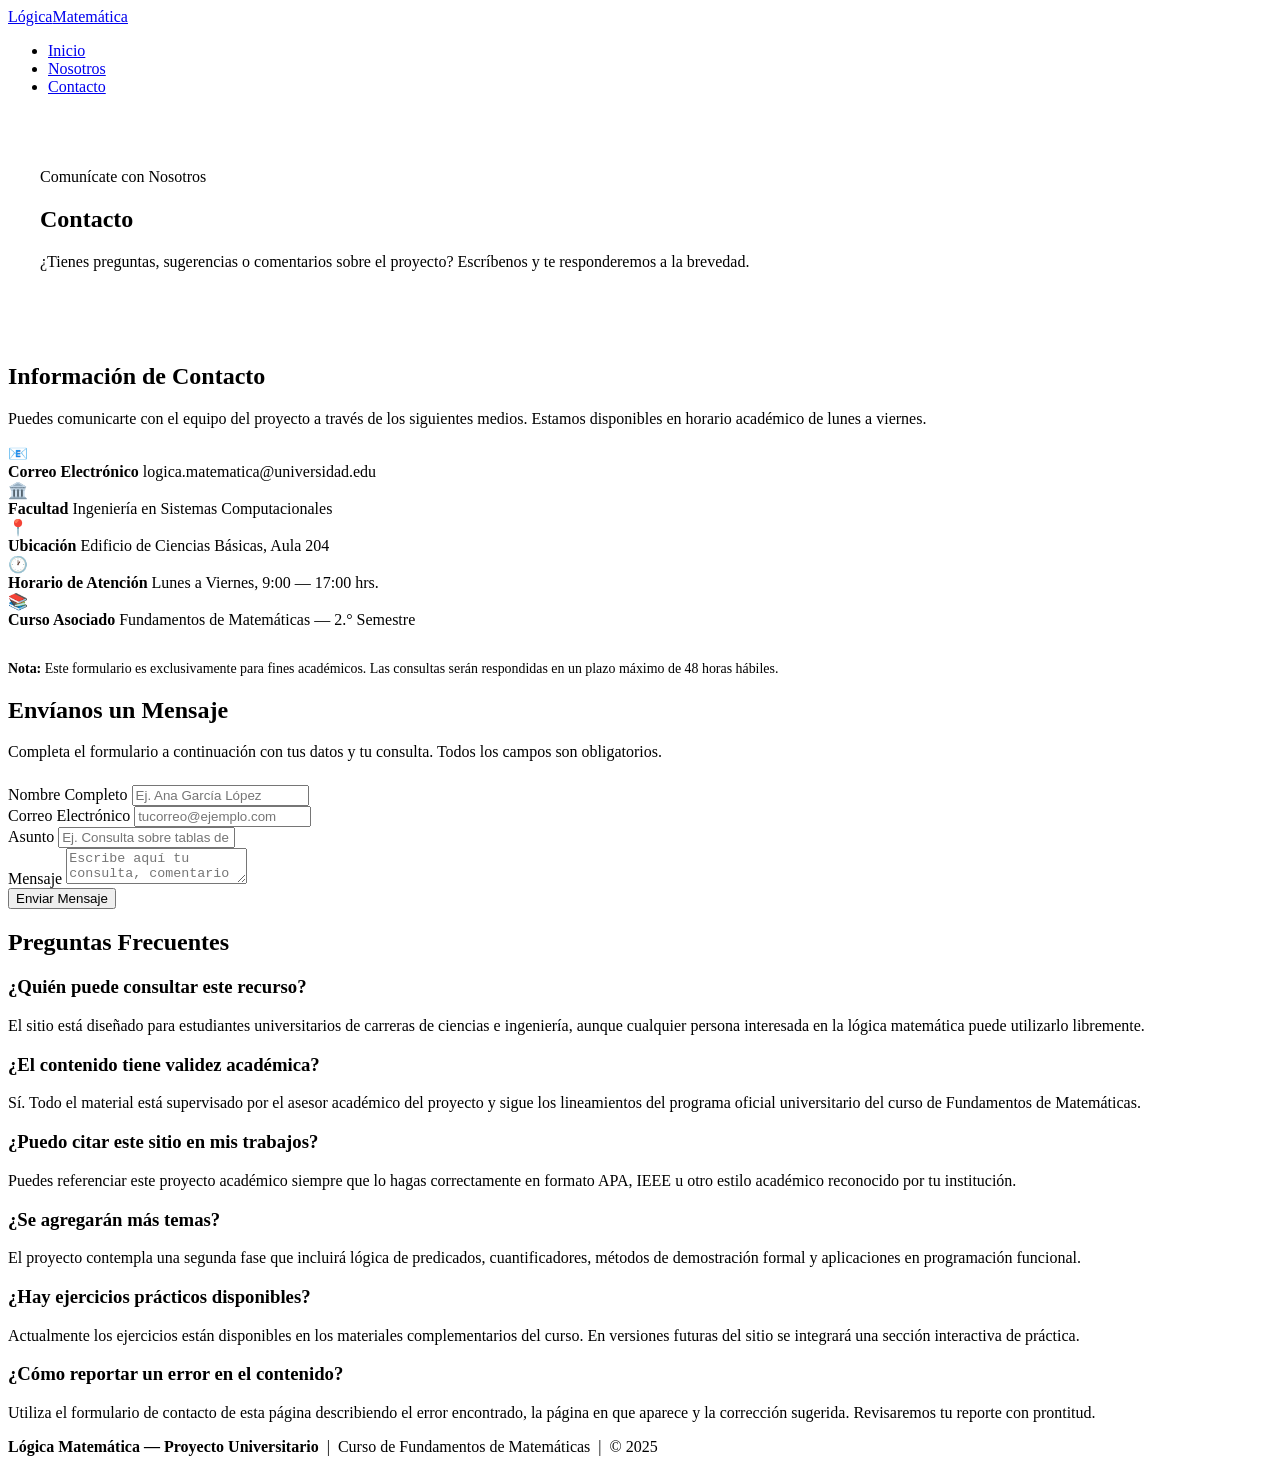
==== contacto.html @ 56f70632 "Create contacto.html" ====
<!DOCTYPE html>
<html lang="es">
<head>
  <meta charset="UTF-8" />
  <meta name="viewport" content="width=device-width, initial-scale=1.0" />
  <title>Contacto — Lógica Matemática</title>
  <link rel="stylesheet" href="style.css" />
</head>
<body>

  <!-- ENCABEZADO / NAVEGACIÓN -->
  <header>
    <div class="nav-inner">
      <a href="index.html" class="nav-logo">Lógica<span>Matemática</span></a>
      <nav>
        <ul>
          <li><a href="index.html">Inicio</a></li>
          <li><a href="nosotros.html">Nosotros</a></li>
          <li><a href="contacto.html" class="activo">Contacto</a></li>
        </ul>
      </nav>
    </div>
  </header>

  <!-- HERO SECUNDARIO -->
  <section class="hero" style="padding: 3.5rem 2rem;">
    <div class="hero-content">
      <span class="hero-tag">Comunícate con Nosotros</span>
      <h1>Contacto</h1>
      <p>¿Tienes preguntas, sugerencias o comentarios sobre el proyecto? Escríbenos y te responderemos a la brevedad.</p>
    </div>
  </section>

  <!-- CONTENIDO PRINCIPAL -->
  <main>

    <div class="contacto-wrapper">

      <!-- INFORMACIÓN DE CONTACTO -->
      <div class="contacto-info">
        <h2>Información de Contacto</h2>
        <p>Puedes comunicarte con el equipo del proyecto a través de los siguientes medios. Estamos disponibles en horario académico de lunes a viernes.</p>

        <div class="info-item">
          <div class="info-icon">📧</div>
          <div class="info-text">
            <strong>Correo Electrónico</strong>
            <span>logica.matematica@universidad.edu</span>
          </div>
        </div>

        <div class="info-item">
          <div class="info-icon">🏛️</div>
          <div class="info-text">
            <strong>Facultad</strong>
            <span>Ingeniería en Sistemas Computacionales</span>
          </div>
        </div>

        <div class="info-item">
          <div class="info-icon">📍</div>
          <div class="info-text">
            <strong>Ubicación</strong>
            <span>Edificio de Ciencias Básicas, Aula 204</span>
          </div>
        </div>

        <div class="info-item">
          <div class="info-icon">🕐</div>
          <div class="info-text">
            <strong>Horario de Atención</strong>
            <span>Lunes a Viernes, 9:00 — 17:00 hrs.</span>
          </div>
        </div>

        <div class="info-item">
          <div class="info-icon">📚</div>
          <div class="info-text">
            <strong>Curso Asociado</strong>
            <span>Fundamentos de Matemáticas — 2.° Semestre</span>
          </div>
        </div>

        <div style="margin-top: 2rem;">
          <div class="destacado">
            <p style="font-size: 0.87rem; margin-bottom: 0;">
              <strong>Nota:</strong> Este formulario es exclusivamente para fines académicos. Las consultas serán respondidas en un plazo máximo de 48 horas hábiles.
            </p>
          </div>
        </div>
      </div>

      <!-- FORMULARIO -->
      <div>
        <h2>Envíanos un Mensaje</h2>
        <p style="margin-bottom: 1.5rem;">Completa el formulario a continuación con tus datos y tu consulta. Todos los campos son obligatorios.</p>

        <form action="#" method="post">

          <div class="form-group">
            <label for="nombre">Nombre Completo</label>
            <input
              type="text"
              id="nombre"
              name="nombre"
              placeholder="Ej. Ana García López"
              required
            />
          </div>

          <div class="form-group">
            <label for="email">Correo Electrónico</label>
            <input
              type="email"
              id="email"
              name="email"
              placeholder="tucorreo@ejemplo.com"
              required
            />
          </div>

          <div class="form-group">
            <label for="asunto">Asunto</label>
            <input
              type="text"
              id="asunto"
              name="asunto"
              placeholder="Ej. Consulta sobre tablas de verdad"
              required
            />
          </div>

          <div class="form-group">
            <label for="mensaje">Mensaje</label>
            <textarea
              id="mensaje"
              name="mensaje"
              placeholder="Escribe aquí tu consulta, comentario o sugerencia con el mayor detalle posible..."
              required
            ></textarea>
          </div>

          <div class="form-group" style="margin-bottom: 0;">
            <button type="submit">Enviar Mensaje</button>
          </div>

        </form>
      </div>

    </div>

    <div class="sep"></div>

    <!-- SECCIÓN ADICIONAL: PREGUNTAS FRECUENTES -->
    <section>
      <h2>Preguntas Frecuentes</h2>
      <div class="temas-grid">

        <div class="tema-card">
          <h3>¿Quién puede consultar este recurso?</h3>
          <p>El sitio está diseñado para estudiantes universitarios de carreras de ciencias e ingeniería, aunque cualquier persona interesada en la lógica matemática puede utilizarlo libremente.</p>
        </div>

        <div class="tema-card">
          <h3>¿El contenido tiene validez académica?</h3>
          <p>Sí. Todo el material está supervisado por el asesor académico del proyecto y sigue los lineamientos del programa oficial universitario del curso de Fundamentos de Matemáticas.</p>
        </div>

        <div class="tema-card">
          <h3>¿Puedo citar este sitio en mis trabajos?</h3>
          <p>Puedes referenciar este proyecto académico siempre que lo hagas correctamente en formato APA, IEEE u otro estilo académico reconocido por tu institución.</p>
        </div>

        <div class="tema-card">
          <h3>¿Se agregarán más temas?</h3>
          <p>El proyecto contempla una segunda fase que incluirá lógica de predicados, cuantificadores, métodos de demostración formal y aplicaciones en programación funcional.</p>
        </div>

        <div class="tema-card">
          <h3>¿Hay ejercicios prácticos disponibles?</h3>
          <p>Actualmente los ejercicios están disponibles en los materiales complementarios del curso. En versiones futuras del sitio se integrará una sección interactiva de práctica.</p>
        </div>

        <div class="tema-card">
          <h3>¿Cómo reportar un error en el contenido?</h3>
          <p>Utiliza el formulario de contacto de esta página describiendo el error encontrado, la página en que aparece y la corrección sugerida. Revisaremos tu reporte con prontitud.</p>
        </div>

      </div>
    </section>

  </main>

  <!-- PIE DE PÁGINA -->
  <footer>
    <p><strong>Lógica Matemática — Proyecto Universitario</strong> &nbsp;|&nbsp; Curso de Fundamentos de Matemáticas &nbsp;|&nbsp; &copy; 2025</p>
  </footer>

</body>
</html>
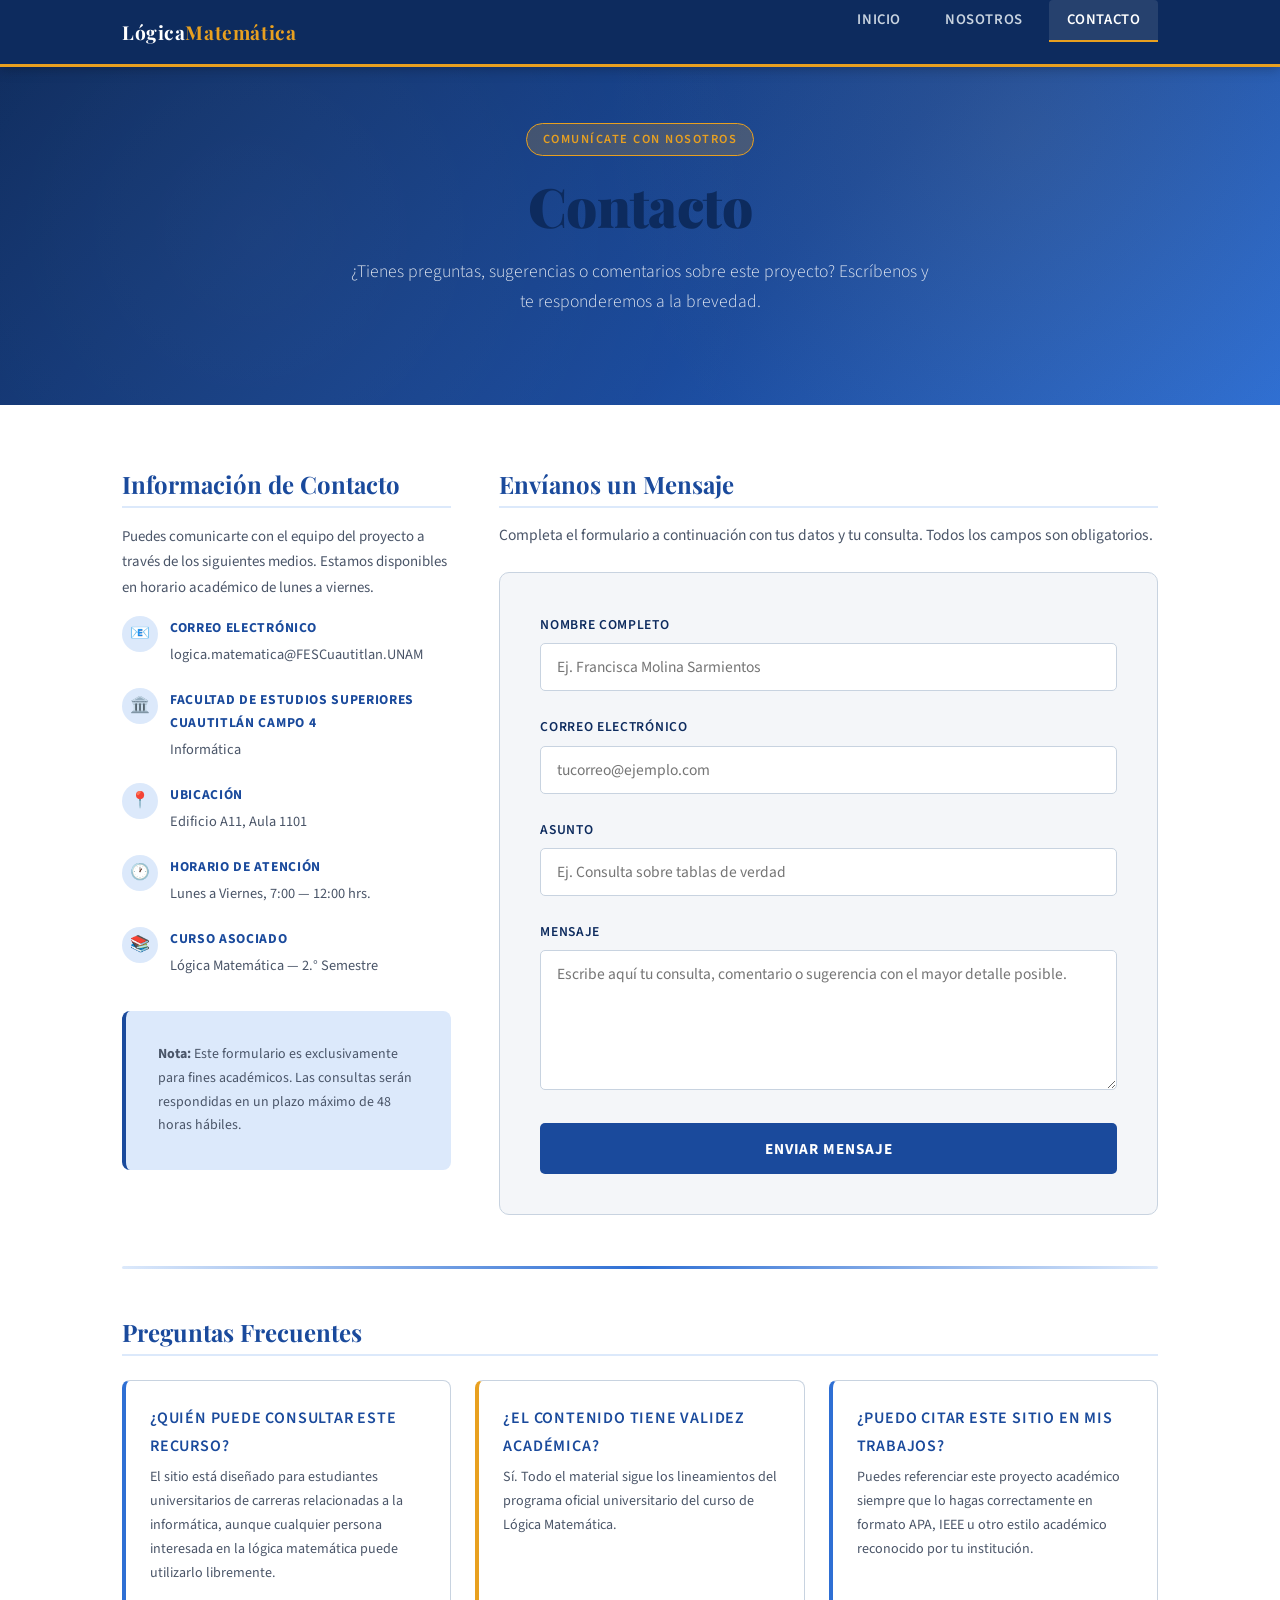
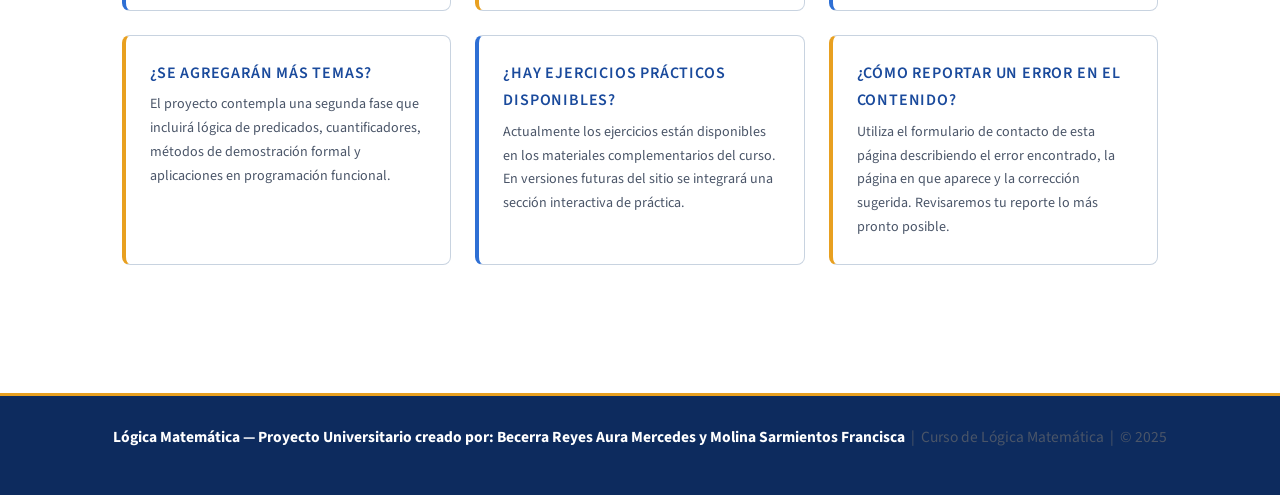
==== commit 242b8ef0: "Update contacto.html" ====
--- a/contacto.html
+++ b/contacto.html
@@ -27,7 +27,7 @@
     <div class="hero-content">
       <span class="hero-tag">Comunícate con Nosotros</span>
       <h1>Contacto</h1>
-      <p>¿Tienes preguntas, sugerencias o comentarios sobre el proyecto? Escríbenos y te responderemos a la brevedad.</p>
+      <p>¿Tienes preguntas, sugerencias o comentarios sobre este proyecto? Escríbenos y te responderemos a la brevedad.</p>
     </div>
   </section>
 
@@ -45,15 +45,15 @@
           <div class="info-icon">📧</div>
           <div class="info-text">
             <strong>Correo Electrónico</strong>
-            <span>logica.matematica@universidad.edu</span>
+            <span>logica.matematica@FESCuautitlan.UNAM</span>
           </div>
         </div>
 
         <div class="info-item">
           <div class="info-icon">🏛️</div>
           <div class="info-text">
-            <strong>Facultad</strong>
-            <span>Ingeniería en Sistemas Computacionales</span>
+            <strong>Facultad de Estudios Superiores Cuautitlán Campo 4</strong>
+            <span>Informática</span>
           </div>
         </div>
 
@@ -61,7 +61,7 @@
           <div class="info-icon">📍</div>
           <div class="info-text">
             <strong>Ubicación</strong>
-            <span>Edificio de Ciencias Básicas, Aula 204</span>
+            <span>Edificio A11, Aula 1101</span>
           </div>
         </div>
 
@@ -69,7 +69,7 @@
           <div class="info-icon">🕐</div>
           <div class="info-text">
             <strong>Horario de Atención</strong>
-            <span>Lunes a Viernes, 9:00 — 17:00 hrs.</span>
+            <span>Lunes a Viernes, 7:00 — 12:00 hrs.</span>
           </div>
         </div>
 
@@ -77,7 +77,7 @@
           <div class="info-icon">📚</div>
           <div class="info-text">
             <strong>Curso Asociado</strong>
-            <span>Fundamentos de Matemáticas — 2.° Semestre</span>
+            <span>Lógica Matemática — 2.° Semestre</span>
           </div>
         </div>
 
@@ -103,7 +103,7 @@
               type="text"
               id="nombre"
               name="nombre"
-              placeholder="Ej. Ana García López"
+              placeholder="Ej. Francisca Molina Sarmientos"
               required
             />
           </div>
@@ -135,7 +135,7 @@
             <textarea
               id="mensaje"
               name="mensaje"
-              placeholder="Escribe aquí tu consulta, comentario o sugerencia con el mayor detalle posible..."
+              placeholder="Escribe aquí tu consulta, comentario o sugerencia con el mayor detalle posible."
               required
             ></textarea>
           </div>
@@ -158,12 +158,12 @@
 
         <div class="tema-card">
           <h3>¿Quién puede consultar este recurso?</h3>
-          <p>El sitio está diseñado para estudiantes universitarios de carreras de ciencias e ingeniería, aunque cualquier persona interesada en la lógica matemática puede utilizarlo libremente.</p>
+          <p>El sitio está diseñado para estudiantes universitarios de carreras relacionadas a la informática, aunque cualquier persona interesada en la lógica matemática puede utilizarlo libremente.</p>
         </div>
 
         <div class="tema-card">
           <h3>¿El contenido tiene validez académica?</h3>
-          <p>Sí. Todo el material está supervisado por el asesor académico del proyecto y sigue los lineamientos del programa oficial universitario del curso de Fundamentos de Matemáticas.</p>
+          <p>Sí. Todo el material sigue los lineamientos del programa oficial universitario del curso de Lógica Matemática.</p>
         </div>
 
         <div class="tema-card">
@@ -183,7 +183,7 @@
 
         <div class="tema-card">
           <h3>¿Cómo reportar un error en el contenido?</h3>
-          <p>Utiliza el formulario de contacto de esta página describiendo el error encontrado, la página en que aparece y la corrección sugerida. Revisaremos tu reporte con prontitud.</p>
+          <p>Utiliza el formulario de contacto de esta página describiendo el error encontrado, la página en que aparece y la corrección sugerida. Revisaremos tu reporte lo más pronto posible.</p>
         </div>
 
       </div>
@@ -193,7 +193,7 @@
 
   <!-- PIE DE PÁGINA -->
   <footer>
-    <p><strong>Lógica Matemática — Proyecto Universitario</strong> &nbsp;|&nbsp; Curso de Fundamentos de Matemáticas &nbsp;|&nbsp; &copy; 2025</p>
+    <p><strong>Lógica Matemática — Proyecto Universitario creado por: Becerra Reyes Aura Mercedes y Molina Sarmientos Francisca</strong> &nbsp;|&nbsp; Curso de Lógica Matemática &nbsp;|&nbsp; &copy; 2025</p>
   </footer>
 
 </body>
--- a/style.css
+++ b/style.css
@@ -0,0 +1,528 @@
+@import url('https://fonts.googleapis.com/css2?family=Playfair+Display:wght@400;700;900&family=Source+Sans+3:wght@300;400;600&display=swap');
+
+:root {
+  --azul-oscuro: #0d2b5e;
+  --azul-medio: #1a4a9c;
+  --azul-claro: #2e6fd4;
+  --azul-suave: #dce9fb;
+  --blanco: #ffffff;
+  --gris-claro: #f4f6f9;
+  --gris-medio: #c8d3e0;
+  --gris-texto: #4a5568;
+  --gris-oscuro: #2d3748;
+  --acento: #e8a020;
+}
+
+* {
+  margin: 0;
+  padding: 0;
+  box-sizing: border-box;
+}
+
+body {
+  font-family: 'Source Sans 3', sans-serif;
+  font-weight: 400;
+  color: var(--gris-oscuro);
+  background-color: var(--blanco);
+  line-height: 1.7;
+}
+
+/* ── NAVEGACIÓN ─────────────────────────────────────────── */
+header {
+  background-color: var(--azul-oscuro);
+  border-bottom: 3px solid var(--acento);
+  position: sticky;
+  top: 0;
+  z-index: 100;
+  box-shadow: 0 2px 12px rgba(0,0,0,0.25);
+}
+
+.nav-inner {
+  max-width: 1100px;
+  margin: 0 auto;
+  display: flex;
+  align-items: center;
+  justify-content: space-between;
+  padding: 0 2rem;
+  height: 64px;
+}
+
+.nav-logo {
+  font-family: 'Playfair Display', serif;
+  font-size: 1.2rem;
+  font-weight: 700;
+  color: var(--blanco);
+  text-decoration: none;
+  letter-spacing: 0.03em;
+}
+
+.nav-logo span {
+  color: var(--acento);
+}
+
+nav ul {
+  list-style: none;
+  display: flex;
+  gap: 0.25rem;
+}
+
+nav ul li a {
+  display: block;
+  padding: 0.45rem 1.1rem;
+  color: var(--gris-medio);
+  text-decoration: none;
+  font-size: 0.92rem;
+  font-weight: 600;
+  letter-spacing: 0.04em;
+  text-transform: uppercase;
+  border-radius: 4px;
+  transition: color 0.2s, background-color 0.2s;
+}
+
+nav ul li a:hover,
+nav ul li a.activo {
+  color: var(--blanco);
+  background-color: rgba(255,255,255,0.1);
+}
+
+nav ul li a.activo {
+  border-bottom: 2px solid var(--acento);
+  border-radius: 4px 4px 0 0;
+}
+
+/* ── HERO ───────────────────────────────────────────────── */
+.hero {
+  background: linear-gradient(135deg, var(--azul-oscuro) 0%, var(--azul-medio) 60%, var(--azul-claro) 100%);
+  color: var(--blanco);
+  padding: 5rem 2rem;
+  text-align: center;
+  position: relative;
+  overflow: hidden;
+}
+
+.hero::before {
+  content: '';
+  position: absolute;
+  inset: 0;
+  background-image:
+    radial-gradient(circle at 20% 50%, rgba(255,255,255,0.04) 0%, transparent 50%),
+    radial-gradient(circle at 80% 20%, rgba(232,160,32,0.08) 0%, transparent 40%);
+}
+
+.hero-content {
+  position: relative;
+  max-width: 760px;
+  margin: 0 auto;
+}
+
+.hero-tag {
+  display: inline-block;
+  background-color: rgba(232,160,32,0.2);
+  border: 1px solid var(--acento);
+  color: var(--acento);
+  font-size: 0.78rem;
+  font-weight: 600;
+  letter-spacing: 0.12em;
+  text-transform: uppercase;
+  padding: 0.3rem 1rem;
+  border-radius: 20px;
+  margin-bottom: 1.2rem;
+}
+
+.hero h1 {
+  font-family: 'Playfair Display', serif;
+  font-size: clamp(2rem, 5vw, 3.4rem);
+  font-weight: 900;
+  line-height: 1.15;
+  margin-bottom: 1.2rem;
+  letter-spacing: -0.01em;
+}
+
+.hero p {
+  font-size: 1.1rem;
+  font-weight: 300;
+  color: rgba(255,255,255,0.85);
+  max-width: 580px;
+  margin: 0 auto 2rem;
+}
+
+.btn-hero {
+  display: inline-block;
+  background-color: var(--acento);
+  color: var(--azul-oscuro);
+  font-weight: 700;
+  font-size: 0.9rem;
+  letter-spacing: 0.05em;
+  text-transform: uppercase;
+  padding: 0.75rem 2rem;
+  border-radius: 4px;
+  text-decoration: none;
+  transition: background-color 0.2s, transform 0.15s;
+}
+
+.btn-hero:hover {
+  background-color: #f0b030;
+  transform: translateY(-2px);
+}
+
+/* ── CONTENEDOR PRINCIPAL ───────────────────────────────── */
+main {
+  max-width: 1100px;
+  margin: 0 auto;
+  padding: 4rem 2rem;
+}
+
+/* ── SECCIÓN INTRO ──────────────────────────────────────── */
+.seccion-intro {
+  display: grid;
+  grid-template-columns: 1fr 2px 1fr;
+  gap: 3rem;
+  align-items: start;
+  margin-bottom: 4rem;
+}
+
+.divider-vertical {
+  background: linear-gradient(to bottom, transparent, var(--gris-medio), transparent);
+  width: 2px;
+}
+
+/* ── HEADINGS ───────────────────────────────────────────── */
+h1 {
+  font-family: 'Playfair Display', serif;
+  color: var(--azul-oscuro);
+  font-size: 2rem;
+  margin-bottom: 1rem;
+  line-height: 1.2;
+}
+
+h2 {
+  font-family: 'Playfair Display', serif;
+  color: var(--azul-medio);
+  font-size: 1.5rem;
+  margin-bottom: 0.85rem;
+  padding-bottom: 0.4rem;
+  border-bottom: 2px solid var(--azul-suave);
+  line-height: 1.3;
+}
+
+h3 {
+  font-family: 'Source Sans 3', sans-serif;
+  font-size: 1.05rem;
+  font-weight: 600;
+  color: var(--azul-oscuro);
+  margin-bottom: 0.5rem;
+  text-transform: uppercase;
+  letter-spacing: 0.05em;
+}
+
+p {
+  color: var(--gris-texto);
+  margin-bottom: 1rem;
+  font-size: 0.97rem;
+}
+
+/* ── TARJETAS DE TEMAS ──────────────────────────────────── */
+.temas-grid {
+  display: grid;
+  grid-template-columns: repeat(auto-fill, minmax(300px, 1fr));
+  gap: 1.5rem;
+  margin-top: 1.5rem;
+}
+
+.tema-card {
+  background: var(--blanco);
+  border: 1px solid var(--gris-medio);
+  border-radius: 8px;
+  padding: 1.5rem;
+  border-left: 4px solid var(--azul-claro);
+  transition: box-shadow 0.2s, transform 0.15s;
+}
+
+.tema-card:hover {
+  box-shadow: 0 4px 20px rgba(30, 74, 156, 0.12);
+  transform: translateY(-2px);
+}
+
+.tema-card:nth-child(even) {
+  border-left-color: var(--acento);
+}
+
+.tema-card h3 {
+  color: var(--azul-medio);
+  margin-bottom: 0.4rem;
+  font-size: 1rem;
+}
+
+.tema-card p {
+  font-size: 0.88rem;
+  margin-bottom: 0;
+  color: var(--gris-texto);
+}
+
+/* ── LISTA GENERAL ──────────────────────────────────────── */
+ul {
+  padding-left: 1.2rem;
+  margin-bottom: 1rem;
+}
+
+ul li {
+  color: var(--gris-texto);
+  font-size: 0.97rem;
+  margin-bottom: 0.4rem;
+  padding-left: 0.3rem;
+}
+
+ul li::marker {
+  color: var(--azul-claro);
+}
+
+/* ── SECCIÓN DESTACADA ──────────────────────────────────── */
+.destacado {
+  background: var(--azul-suave);
+  border-radius: 8px;
+  padding: 2rem;
+  margin-bottom: 3rem;
+  border-left: 4px solid var(--azul-medio);
+}
+
+.destacado p {
+  margin-bottom: 0;
+  font-size: 1rem;
+}
+
+/* ── PÁGINA NOSOTROS ────────────────────────────────────── */
+.nosotros-grid {
+  display: grid;
+  grid-template-columns: 1fr 1fr;
+  gap: 2.5rem;
+  margin-bottom: 3rem;
+}
+
+.mision-vision {
+  display: grid;
+  grid-template-columns: 1fr 1fr;
+  gap: 1.5rem;
+  margin-bottom: 3rem;
+}
+
+.mv-card {
+  background: var(--azul-oscuro);
+  color: var(--blanco);
+  padding: 2rem;
+  border-radius: 8px;
+  position: relative;
+  overflow: hidden;
+}
+
+.mv-card::before {
+  content: '';
+  position: absolute;
+  top: -20px;
+  right: -20px;
+  width: 80px;
+  height: 80px;
+  background: rgba(255,255,255,0.05);
+  border-radius: 50%;
+}
+
+.mv-card h2 {
+  color: var(--acento);
+  border-bottom-color: rgba(255,255,255,0.15);
+  font-size: 1.3rem;
+}
+
+.mv-card p {
+  color: rgba(255,255,255,0.82);
+  font-size: 0.94rem;
+  margin-bottom: 0;
+}
+
+.galeria {
+  display: grid;
+  grid-template-columns: repeat(3, 1fr);
+  gap: 1.25rem;
+  margin-bottom: 3rem;
+}
+
+.galeria-item {
+  border-radius: 8px;
+  overflow: hidden;
+  aspect-ratio: 4/3;
+  border: 2px solid var(--gris-medio);
+}
+
+.galeria-item img {
+  width: 100%;
+  height: 100%;
+  object-fit: cover;
+  display: block;
+  transition: transform 0.3s;
+}
+
+.galeria-item:hover img {
+  transform: scale(1.04);
+}
+
+.galeria-item figcaption {
+  background: var(--azul-oscuro);
+  color: var(--blanco);
+  font-size: 0.8rem;
+  padding: 0.5rem 0.75rem;
+  text-align: center;
+}
+
+/* ── FORMULARIO DE CONTACTO ─────────────────────────────── */
+.contacto-wrapper {
+  display: grid;
+  grid-template-columns: 1fr 2fr;
+  gap: 3rem;
+  align-items: start;
+}
+
+.contacto-info h2 {
+  margin-bottom: 1rem;
+}
+
+.contacto-info p {
+  font-size: 0.93rem;
+}
+
+.info-item {
+  display: flex;
+  align-items: flex-start;
+  gap: 0.75rem;
+  margin-bottom: 1.2rem;
+}
+
+.info-icon {
+  width: 36px;
+  height: 36px;
+  background: var(--azul-suave);
+  border-radius: 50%;
+  display: flex;
+  align-items: center;
+  justify-content: center;
+  flex-shrink: 0;
+  font-size: 1rem;
+}
+
+.info-text strong {
+  display: block;
+  font-size: 0.85rem;
+  text-transform: uppercase;
+  letter-spacing: 0.05em;
+  color: var(--azul-medio);
+  margin-bottom: 0.15rem;
+}
+
+.info-text span {
+  font-size: 0.9rem;
+  color: var(--gris-texto);
+}
+
+form {
+  background: var(--gris-claro);
+  border: 1px solid var(--gris-medio);
+  border-radius: 10px;
+  padding: 2.5rem;
+}
+
+.form-group {
+  margin-bottom: 1.5rem;
+}
+
+label {
+  display: block;
+  font-size: 0.85rem;
+  font-weight: 600;
+  color: var(--azul-oscuro);
+  text-transform: uppercase;
+  letter-spacing: 0.05em;
+  margin-bottom: 0.45rem;
+}
+
+input[type="text"],
+input[type="email"],
+textarea {
+  width: 100%;
+  padding: 0.75rem 1rem;
+  border: 1.5px solid var(--gris-medio);
+  border-radius: 5px;
+  font-family: 'Source Sans 3', sans-serif;
+  font-size: 0.97rem;
+  color: var(--gris-oscuro);
+  background: var(--blanco);
+  transition: border-color 0.2s, box-shadow 0.2s;
+  outline: none;
+}
+
+input[type="text"]:focus,
+input[type="email"]:focus,
+textarea:focus {
+  border-color: var(--azul-claro);
+  box-shadow: 0 0 0 3px rgba(46, 111, 212, 0.15);
+}
+
+textarea {
+  resize: vertical;
+  min-height: 140px;
+}
+
+button[type="submit"] {
+  width: 100%;
+  padding: 0.9rem;
+  background: var(--azul-medio);
+  color: var(--blanco);
+  border: none;
+  border-radius: 5px;
+  font-family: 'Source Sans 3', sans-serif;
+  font-size: 0.95rem;
+  font-weight: 700;
+  letter-spacing: 0.06em;
+  text-transform: uppercase;
+  cursor: pointer;
+  transition: background-color 0.2s, transform 0.15s;
+}
+
+button[type="submit"]:hover {
+  background: var(--azul-oscuro);
+  transform: translateY(-1px);
+}
+
+/* ── FOOTER ─────────────────────────────────────────────── */
+footer {
+  background: var(--azul-oscuro);
+  color: rgba(255,255,255,0.6);
+  text-align: center;
+  padding: 1.75rem 2rem;
+  font-size: 0.85rem;
+  margin-top: 4rem;
+  border-top: 3px solid var(--acento);
+}
+
+footer strong {
+  color: var(--blanco);
+}
+
+/* ── SEPARADOR DECORATIVO ───────────────────────────────── */
+.sep {
+  height: 3px;
+  background: linear-gradient(to right, var(--azul-suave), var(--azul-claro), var(--azul-suave));
+  border-radius: 2px;
+  margin: 3rem 0;
+}
+
+/* ── RESPONSIVE ─────────────────────────────────────────── */
+@media (max-width: 768px) {
+  .seccion-intro,
+  .nosotros-grid,
+  .mision-vision,
+  .galeria,
+  .contacto-wrapper {
+    grid-template-columns: 1fr;
+  }
+  .divider-vertical { display: none; }
+  .temas-grid { grid-template-columns: 1fr; }
+  .nav-inner { flex-direction: column; height: auto; padding: 0.75rem 1rem; gap: 0.5rem; }
+  nav ul { flex-wrap: wrap; justify-content: center; }
+}
